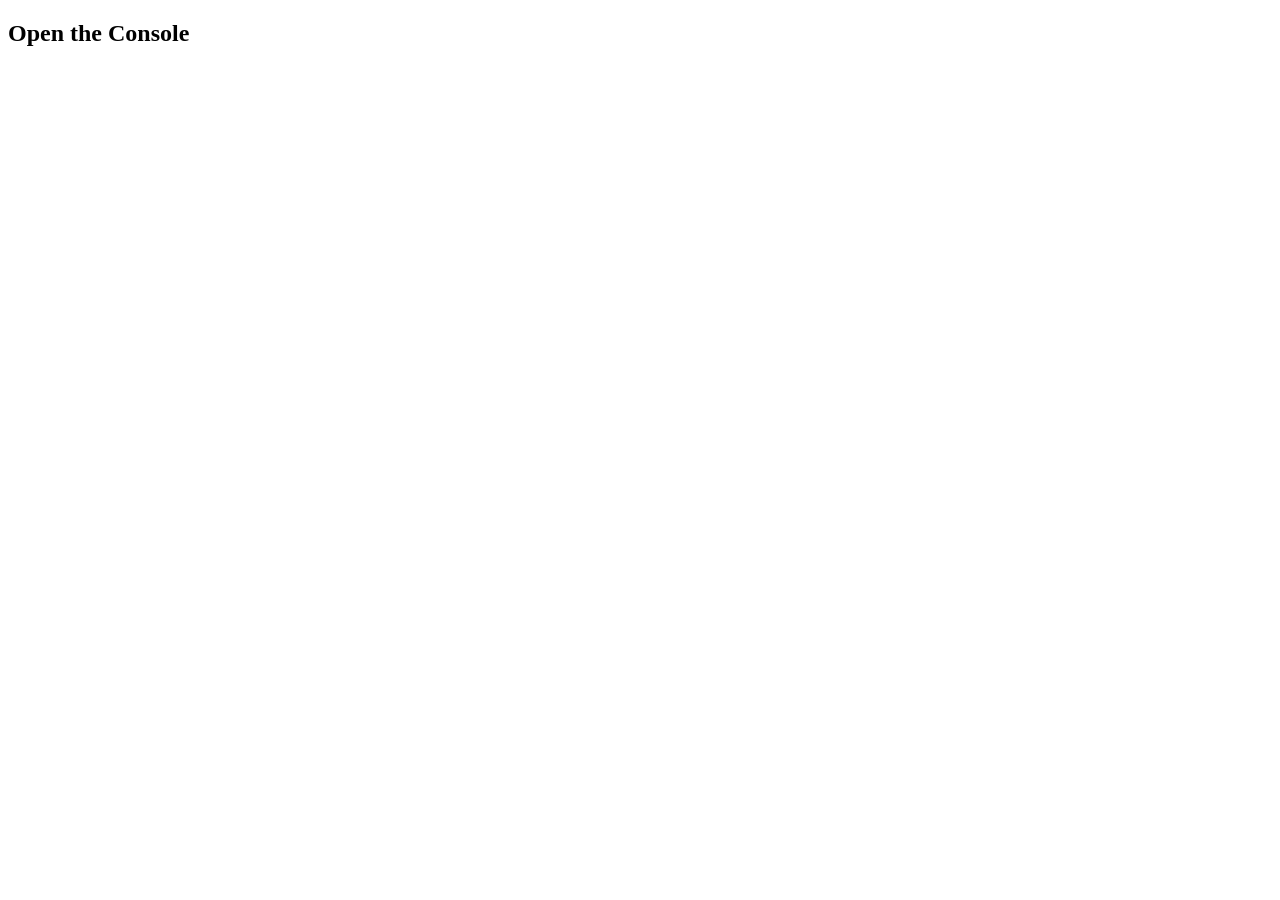
==== index.html @ b3319aa6 "intial commit" ====
<!DOCTYPE html>
<html lang="en">
  <head>
    <meta charset="UTF-8" />
    <meta name="viewport" content="width=device-width, initial-scale=1.0" />
    <title>Thread of Execution</title>
  </head>
  
  <body>
    <h2>Open the Console</h2>
    <script src="./assets/js/script.js"></script>
  </body>
</html>
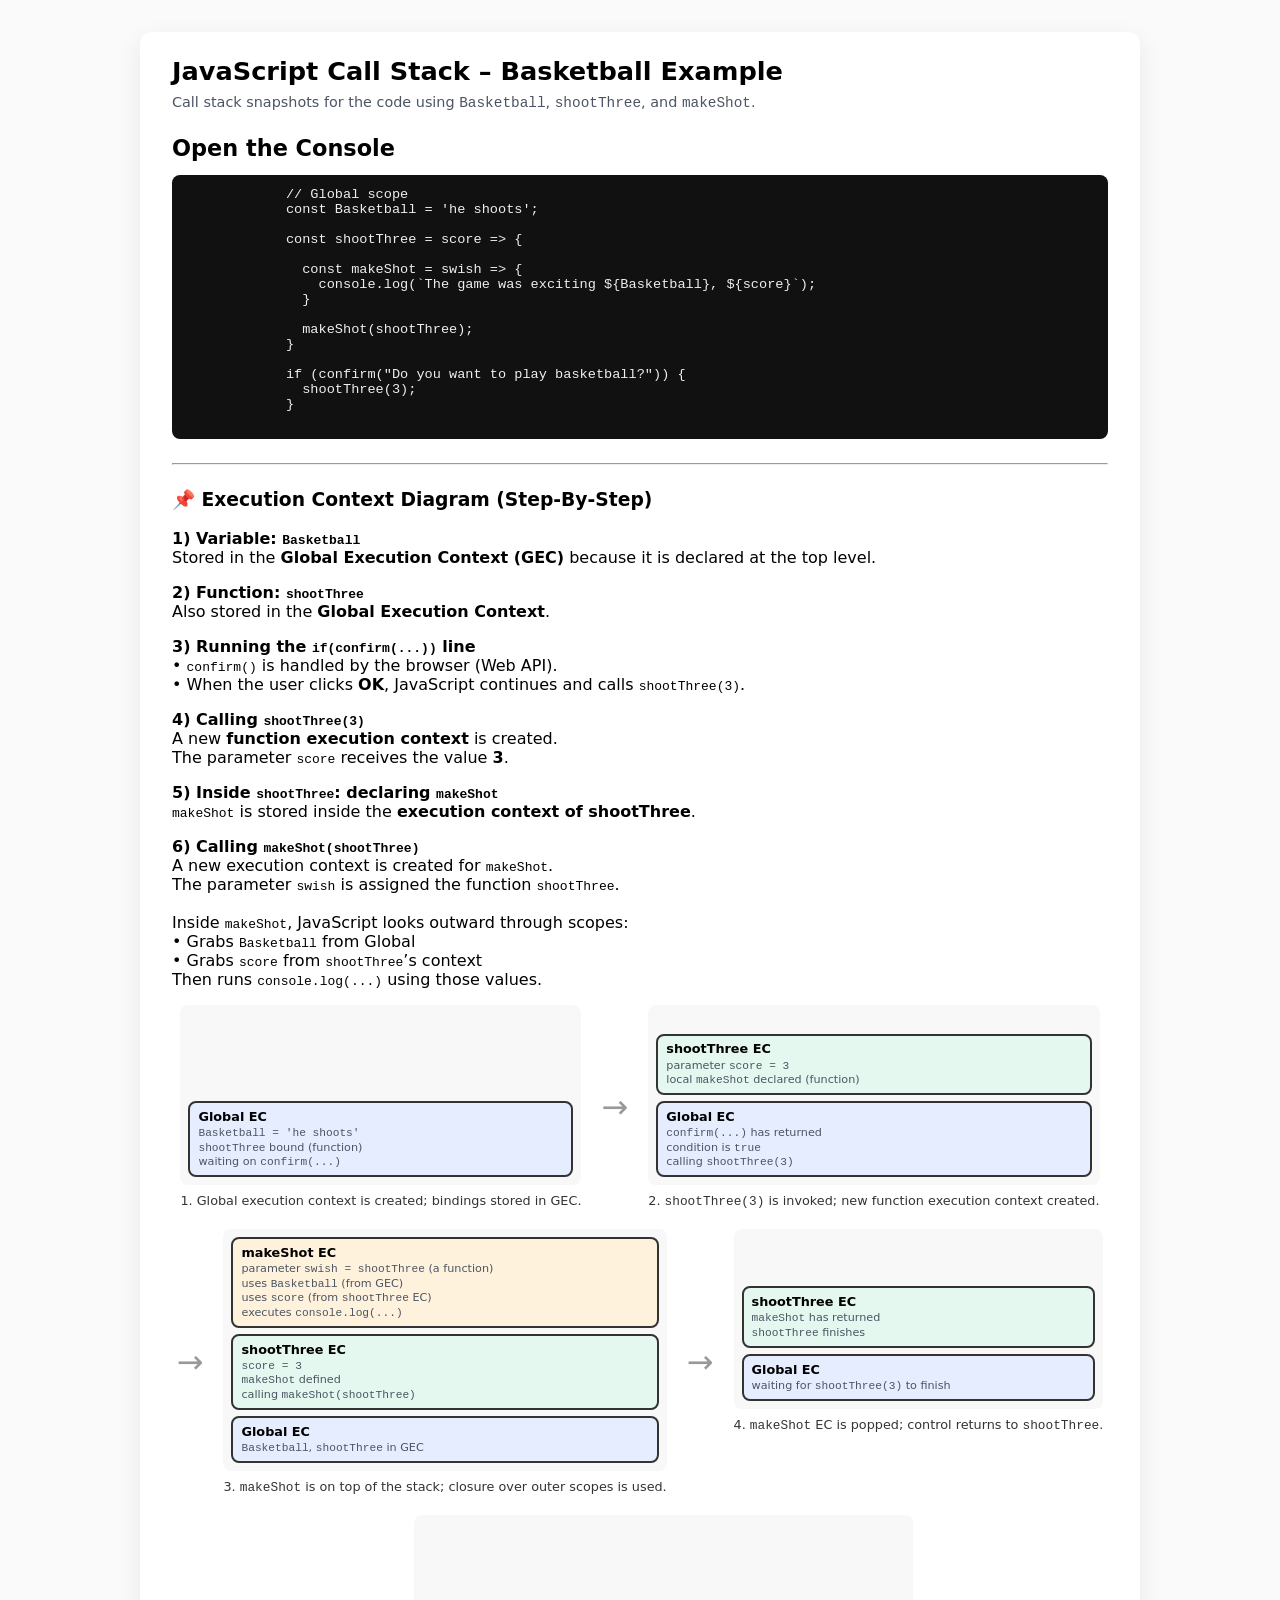
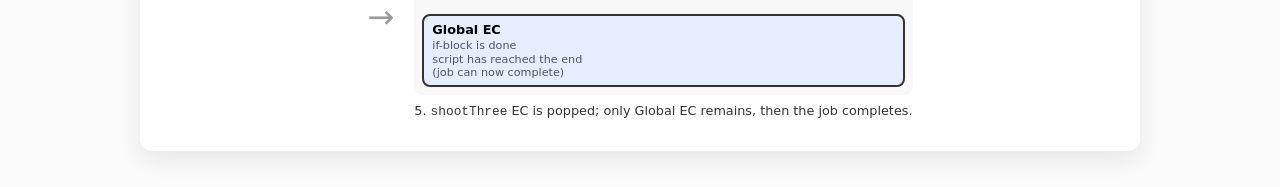
==== commit 266d8e67: "renamed back to index.html" ====
--- a/index.html
+++ b/index.html
@@ -3,11 +3,211 @@
   <head>
     <meta charset="UTF-8" />
     <meta name="viewport" content="width=device-width, initial-scale=1.0" />
-    <title>Thread of Execution</title>
+    <title>Thread of Execution JS Call Stack Diagram - Basketball Example</title>
+    <link rel="stylesheet" href="assets/style.css"></link>
   </head>
   
   <body>
-    <h2>Open the Console</h2>
-    <script src="./assets/js/script.js"></script>
-  </body>
+      <div class="stack-diagram">
+        <h1>JavaScript Call Stack – Basketball Example</h1>
+        <p class="subtitle">
+          Call stack snapshots for the code using <code>Basketball</code>, <code>shootThree</code>, and <code>makeShot</code>.
+        </p>
+        <h2>Open the Console</h2>
+
+        <!-- Optional: show the code snippet above the diagram -->
+        <pre style="
+        font-size: 0.75rem;
+         background:#111; 
+         color:#eee; 
+         padding:0.75rem 1rem; 
+         border-radius:8px; 
+         overflow:auto;
+         font-size: 0.85rem;">
+            // Global scope
+            const Basketball = 'he shoots';
+
+            const shootThree = score => {
+
+              const makeShot = swish => {
+                console.log(`The game was exciting ${Basketball}, ${score}`);
+              }
+
+              makeShot(shootThree);
+            }
+
+            if (confirm("Do you want to play basketball?")) {
+              shootThree(3);
+            }
+        </pre>
+
+        <hr style="margin:1.5rem 0;">
+
+        <h3>📌 Execution Context Diagram (Step-By-Step)</h3>
+
+        <div style="margin-bottom:1rem;">
+          <strong>1) Variable: <code>Basketball</code></strong><br>
+          Stored in the <strong>Global Execution Context (GEC)</strong> because it is declared at the top level.
+        </div>
+
+        <div style="margin-bottom:1rem;">
+          <strong>2) Function: <code>shootThree</code></strong><br>
+          Also stored in the <strong>Global Execution Context</strong>.
+        </div>
+
+        <div style="margin-bottom:1rem;">
+          <strong>3) Running the <code>if(confirm(...))</code> line</strong><br>
+          • <code>confirm()</code> is handled by the browser (Web API).<br>
+          • When the user clicks <strong>OK</strong>, JavaScript continues and calls <code>shootThree(3)</code>.
+        </div>
+
+        <div style="margin-bottom:1rem;">
+          <strong>4) Calling <code>shootThree(3)</code></strong><br>
+          A new <strong>function execution context</strong> is created.<br>
+          The parameter <code>score</code> receives the value <strong>3</strong>.
+        </div>
+
+        <div style="margin-bottom:1rem;">
+          <strong>5) Inside <code>shootThree</code>: declaring <code>makeShot</code></strong><br>
+          <code>makeShot</code> is stored inside the <strong>execution context of shootThree</strong>.
+        </div>
+
+        <div style="margin-bottom:1rem;">
+         <strong>6) Calling <code>makeShot(shootThree)</code></strong><br>
+          A new execution context is created for <code>makeShot</code>.<br>
+          The parameter <code>swish</code> is assigned the function <code>shootThree</code>.<br>
+        <br>
+          Inside <code>makeShot</code>, JavaScript looks outward through scopes:<br>
+          • Grabs <code>Basketball</code> from Global<br>
+          • Grabs <code>score</code> from <code>shootThree</code>’s context<br>
+           Then runs <code>console.log(...)</code> using those values.
+        </div>
+
+
+
+        <div class="steps">
+        <!-- Step 1 -->
+        <div class="step">
+          <div class="stack">
+            <div class="frame global">
+              <div class="frame-title">Global EC</div>
+              <small>
+                <code>Basketball = 'he shoots'</code><br />
+                <code>shootThree</code> bound (function)<br />
+                waiting on <code>confirm(...)</code>
+              </small>
+            </div>
+          </div>
+          <div class="caption">
+            1. Global execution context is created; bindings stored in GEC.
+          </div>
+        </div>
+
+        <div class="arrow-step">→</div>
+
+        <!-- Step 2 -->
+         <div class="step">
+           <div class="stack">
+             <div class="frame global">
+              <div class="frame-title">Global EC</div>
+              <small>
+                <code>confirm(...)</code> has returned<br />
+                 condition is <code>true</code><br />
+                 calling <code>shootThree(3)</code>
+              </small>
+              </div>
+            <div class="frame shootThree">
+              <div class="frame-title">shootThree EC</div>
+                <small>
+                  parameter <code>score = 3</code><br />
+                  local <code>makeShot</code> declared (function)
+                </small>
+              </div>
+            </div>
+            <div class="caption">
+              2. <code>shootThree(3)</code> is invoked; new function execution context created.
+            </div>
+          </div>
+
+      <div class="arrow-step">→</div>
+
+      <!-- Step 3 -->
+      <div class="step">
+        <div class="stack">
+          <div class="frame global">
+            <div class="frame-title">Global EC</div>
+            <small>
+              <code>Basketball</code>, <code>shootThree</code> in GEC
+            </small>
+          </div>
+          <div class="frame shootThree">
+            <div class="frame-title">shootThree EC</div>
+            <small>
+              <code>score = 3</code><br />
+              <code>makeShot</code> defined<br />
+              calling <code>makeShot(shootThree)</code>
+            </small>
+          </div>
+          <div class="frame makeShot">
+            <div class="frame-title">makeShot EC</div>
+            <small>
+              parameter <code>swish = shootThree</code> (a function)<br />
+              uses <code>Basketball</code> (from GEC)<br />
+              uses <code>score</code> (from <code>shootThree</code> EC)<br />
+              executes <code>console.log(...)</code>
+            </small>
+          </div>
+        </div>
+        <div class="caption">
+          3. <code>makeShot</code> is on top of the stack; closure over outer scopes is used.
+        </div>
+      </div>
+
+      <div class="arrow-step">→</div>
+
+       <!-- Step 4 -->
+      <div class="step">
+        <div class="stack">
+          <div class="frame global">
+            <div class="frame-title">Global EC</div>
+            <small>
+              waiting for <code>shootThree(3)</code> to finish
+            </small>
+          </div>
+          <div class="frame shootThree">
+            <div class="frame-title">shootThree EC</div>
+            <small>
+              <code>makeShot</code> has returned<br />
+              <code>shootThree</code> finishes
+            </small>
+          </div>
+        </div>
+        <div class="caption">
+          4. <code>makeShot</code> EC is popped; control returns to <code>shootThree</code>.
+        </div>
+      </div>
+
+      <div class="arrow-step">→</div>
+
+      <!-- Step 5 -->
+      <div class="step">
+        <div class="stack">
+          <div class="frame global">
+            <div class="frame-title">Global EC</div>
+            <small>
+              if-block is done<br />
+              script has reached the end<br />
+              (job can now complete)
+            </small>
+          </div>
+        </div>
+        <div class="caption">
+          5. <code>shootThree</code> EC is popped; only Global EC remains, then the job completes.
+        </div>
+      </div>
+    </div>
+  </div>
+
+  <script src="./assets/js/script.js"></script>
+</body>
 </html>
--- a/assets/style.css
+++ b/assets/style.css
@@ -0,0 +1,130 @@
+:root {
+      --frame-border: #333;
+      --global-bg: #e6edff;
+      --shoot-bg: #e5f8f0;
+      --make-bg: #fff2dd;
+      --text-muted: #4b5563;
+    }
+
+    * {
+      box-sizing: border-box;
+    }
+
+    body {
+      font-family: system-ui, -apple-system, BlinkMacSystemFont, "Segoe UI", sans-serif;
+      background: #fafafa;
+      margin: 0;
+      padding: 2rem;
+    }
+
+    h1 {
+      margin-top: 0;
+      font-size: 1.6rem;
+      margin-bottom: 0.5rem;
+    }
+
+    .stack-diagram {
+      max-width: 1000px;
+      margin: 0 auto;
+      background: #ffffff;
+      border-radius: 12px;
+      box-shadow: 0 8px 24px rgba(0,0,0,0.08);
+      padding: 1.5rem 2rem 2rem;
+      box-sizing: border-box;
+    }
+
+    .stack-diagram h2 {
+      margin-top: 0;
+      margin-bottom: 0.25rem;
+      font-size: 1.4rem;
+    }
+
+    .stack-diagram p.subtitle {
+      margin-top: 0;
+      margin-bottom: 1.5rem;
+      font-size: 0.9rem;
+      color: var(--text-muted);
+    }
+
+    .steps {
+      display: flex;
+      align-items: flex-start;
+      gap: 1.25rem;
+      flex-wrap: wrap;
+      justify-content: center;
+    }
+
+    .step {
+      min-width: 140px;
+      flex: 0 0 auto;
+      text-align: center;
+    }
+
+    .stack {
+      display: flex;
+      flex-direction: column-reverse; /* bottom of stack at bottom visually */
+      align-items: stretch;
+      gap: 0.4rem;
+      min-height: 180px;
+      padding: 0.5rem;
+      border-radius: 8px;
+      background: #f8f8f8;
+      box-sizing: border-box;
+    }
+
+    .frame {
+      border: 2px solid var(--frame-border);
+      border-radius: 8px;
+      padding: 0.35rem 0.5rem;
+      font-size: 0.8rem;
+      text-align: left;
+      background: white;
+      box-sizing: border-box;
+    }
+
+    .frame.global {
+      background: var(--global-bg);
+    }
+
+    .frame.shootThree {
+      background: var(--shoot-bg);
+    }
+
+    .frame.makeShot {
+      background: var(--make-bg);
+    }
+
+    .frame-title {
+      font-weight: 600;
+      margin-bottom: 0.15rem;
+    }
+
+    .frame small {
+      display: block;
+      font-size: 0.7rem;
+      color: var(--text-muted);
+      line-height: 1.2;
+    }
+
+    .caption {
+      margin-top: 0.5rem;
+      font-size: 0.8rem;
+      color: #333;
+    }
+
+    .arrow-step {
+      flex: 0 0 auto;
+      align-self: center;
+      font-size: 2rem;
+      line-height: 1;
+      color: #999;
+    }
+
+    @media (max-width: 800px) {
+      .steps {
+        gap: 0.75rem;
+      }
+      .step {
+        min-width: 120px;
+      }
+    }
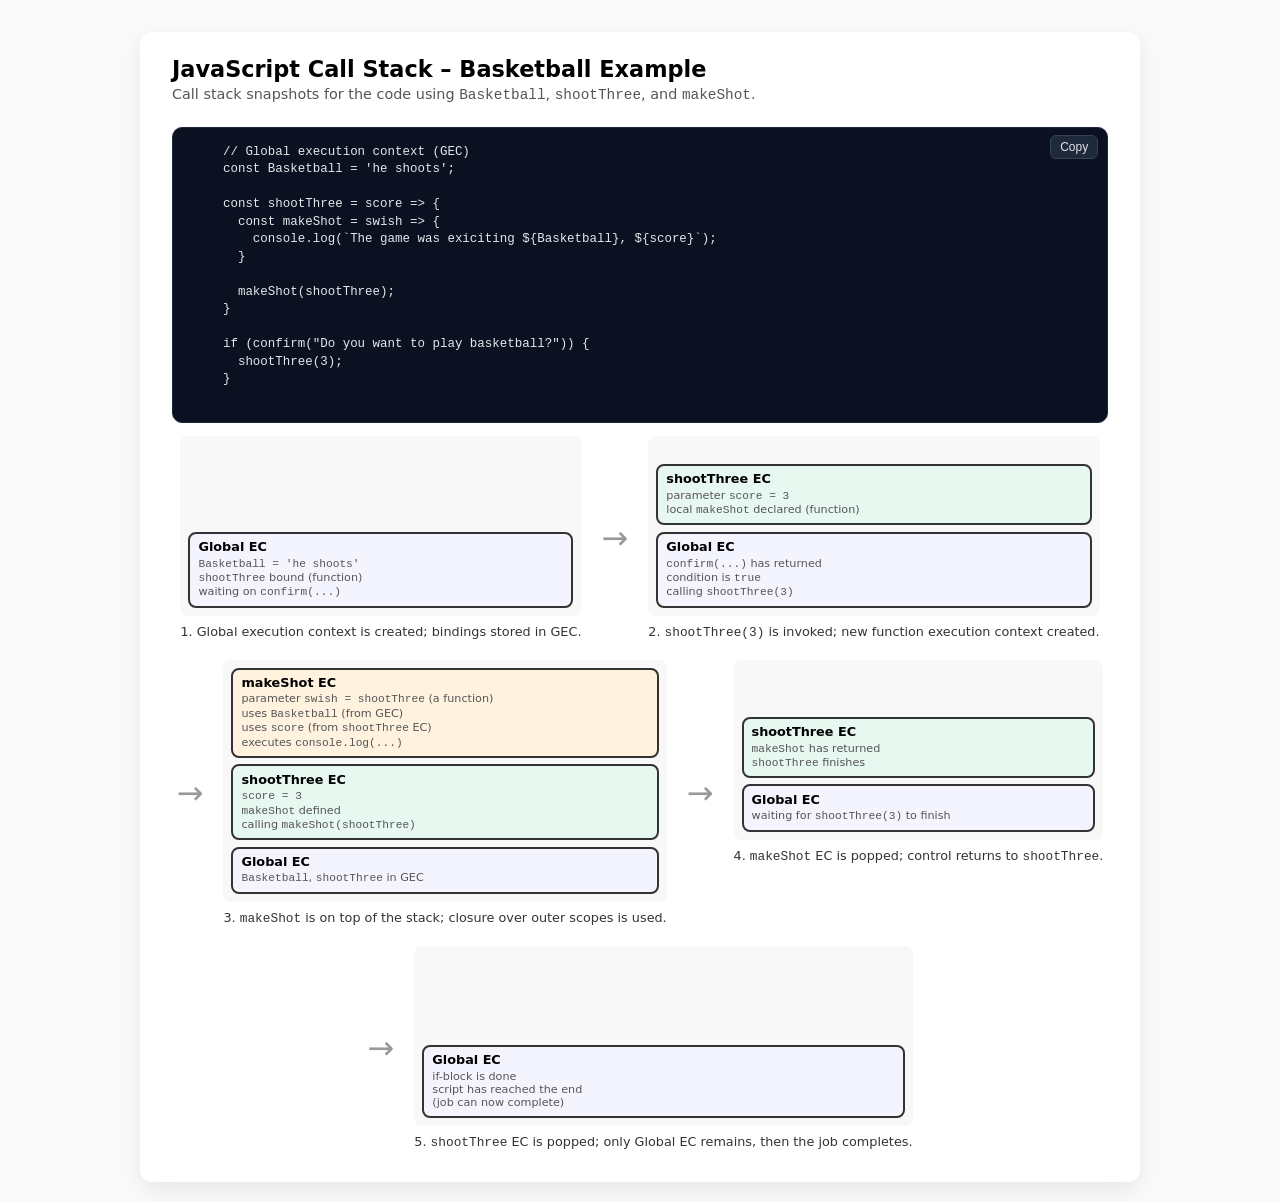
==== commit c1eef1c0: "edited code and focused code block snippet and diagram" ====
--- a/index.html
+++ b/index.html
@@ -1,133 +1,79 @@
 <!DOCTYPE html>
 <html lang="en">
-  <head>
-    <meta charset="UTF-8" />
-    <meta name="viewport" content="width=device-width, initial-scale=1.0" />
-    <title>Thread of Execution JS Call Stack Diagram - Basketball Example</title>
-    <link rel="stylesheet" href="assets/style.css"></link>
-  </head>
-  
+<head>
+  <meta charset="UTF-8" />
+  <title>JS Call Stack Diagram – Basketball Example</title>
+  <link rel="stylesheet" href="assets/style.css">
   <body>
-      <div class="stack-diagram">
-        <h1>JavaScript Call Stack – Basketball Example</h1>
-        <p class="subtitle">
-          Call stack snapshots for the code using <code>Basketball</code>, <code>shootThree</code>, and <code>makeShot</code>.
-        </p>
-        <h2>Open the Console</h2>
+  <div class="stack-diagram">
+    <h2>JavaScript Call Stack – Basketball Example</h2>
+    <p class="subtitle">
+      Call stack snapshots for the code using <code>Basketball</code>, <code>shootThree</code>, and <code>makeShot</code>.
+    </p>
 
-        <!-- Optional: show the code snippet above the diagram -->
-        <pre style="
-        font-size: 0.75rem;
-         background:#111; 
-         color:#eee; 
-         padding:0.75rem 1rem; 
-         border-radius:8px; 
-         overflow:auto;
-         font-size: 0.85rem;">
-            // Global scope
-            const Basketball = 'he shoots';
+    <div class="code-block-wrapper">
+  <button class="copy-btn" onclick="copyCode(this)">Copy</button>
+  <pre class="code-block">
+    // Global execution context (GEC)
+    const Basketball = 'he shoots';
 
-            const shootThree = score => {
+    const shootThree = score => {
+      const makeShot = swish => {
+        console.log(`The game was exiciting ${Basketball}, ${score}`);
+      }
 
-              const makeShot = swish => {
-                console.log(`The game was exciting ${Basketball}, ${score}`);
-              }
+      makeShot(shootThree);
+    }
 
-              makeShot(shootThree);
-            }
+    if (confirm("Do you want to play basketball?")) {
+      shootThree(3);
+    }
+  </pre>
+</div>
 
-            if (confirm("Do you want to play basketball?")) {
-              shootThree(3);
-            }
-        </pre>
-
-        <hr style="margin:1.5rem 0;">
-
-        <h3>📌 Execution Context Diagram (Step-By-Step)</h3>
-
-        <div style="margin-bottom:1rem;">
-          <strong>1) Variable: <code>Basketball</code></strong><br>
-          Stored in the <strong>Global Execution Context (GEC)</strong> because it is declared at the top level.
-        </div>
-
-        <div style="margin-bottom:1rem;">
-          <strong>2) Function: <code>shootThree</code></strong><br>
-          Also stored in the <strong>Global Execution Context</strong>.
-        </div>
-
-        <div style="margin-bottom:1rem;">
-          <strong>3) Running the <code>if(confirm(...))</code> line</strong><br>
-          • <code>confirm()</code> is handled by the browser (Web API).<br>
-          • When the user clicks <strong>OK</strong>, JavaScript continues and calls <code>shootThree(3)</code>.
-        </div>
-
-        <div style="margin-bottom:1rem;">
-          <strong>4) Calling <code>shootThree(3)</code></strong><br>
-          A new <strong>function execution context</strong> is created.<br>
-          The parameter <code>score</code> receives the value <strong>3</strong>.
-        </div>
-
-        <div style="margin-bottom:1rem;">
-          <strong>5) Inside <code>shootThree</code>: declaring <code>makeShot</code></strong><br>
-          <code>makeShot</code> is stored inside the <strong>execution context of shootThree</strong>.
-        </div>
-
-        <div style="margin-bottom:1rem;">
-         <strong>6) Calling <code>makeShot(shootThree)</code></strong><br>
-          A new execution context is created for <code>makeShot</code>.<br>
-          The parameter <code>swish</code> is assigned the function <code>shootThree</code>.<br>
-        <br>
-          Inside <code>makeShot</code>, JavaScript looks outward through scopes:<br>
-          • Grabs <code>Basketball</code> from Global<br>
-          • Grabs <code>score</code> from <code>shootThree</code>’s context<br>
-           Then runs <code>console.log(...)</code> using those values.
-        </div>
-
-
-
-        <div class="steps">
-        <!-- Step 1 -->
-        <div class="step">
-          <div class="stack">
-            <div class="frame global">
-              <div class="frame-title">Global EC</div>
-              <small>
-                <code>Basketball = 'he shoots'</code><br />
-                <code>shootThree</code> bound (function)<br />
-                waiting on <code>confirm(...)</code>
-              </small>
-            </div>
-          </div>
-          <div class="caption">
-            1. Global execution context is created; bindings stored in GEC.
+    <div class="steps">
+      <!-- Step 1 -->
+      <div class="step">
+        <div class="stack">
+          <div class="frame global">
+            <div class="frame-title">Global EC</div>
+            <small>
+              <code>Basketball = 'he shoots'</code><br />
+              <code>shootThree</code> bound (function)<br />
+              waiting on <code>confirm(...)</code>
+            </small>
           </div>
         </div>
+        <div class="caption">
+          1. Global execution context is created; bindings stored in GEC.
+        </div>
+      </div>
 
-        <div class="arrow-step">→</div>
+      <div class="arrow-step">→</div>
 
-        <!-- Step 2 -->
-         <div class="step">
-           <div class="stack">
-             <div class="frame global">
-              <div class="frame-title">Global EC</div>
-              <small>
-                <code>confirm(...)</code> has returned<br />
-                 condition is <code>true</code><br />
-                 calling <code>shootThree(3)</code>
-              </small>
-              </div>
-            <div class="frame shootThree">
-              <div class="frame-title">shootThree EC</div>
-                <small>
-                  parameter <code>score = 3</code><br />
-                  local <code>makeShot</code> declared (function)
-                </small>
-              </div>
-            </div>
-            <div class="caption">
-              2. <code>shootThree(3)</code> is invoked; new function execution context created.
-            </div>
+      <!-- Step 2 -->
+      <div class="step">
+        <div class="stack">
+          <div class="frame global">
+            <div class="frame-title">Global EC</div>
+            <small>
+              <code>confirm(...)</code> has returned<br />
+              condition is <code>true</code><br />
+              calling <code>shootThree(3)</code>
+            </small>
           </div>
+          <div class="frame shootThree">
+            <div class="frame-title">shootThree EC</div>
+            <small>
+              parameter <code>score = 3</code><br />
+              local <code>makeShot</code> declared (function)
+            </small>
+          </div>
+        </div>
+        <div class="caption">
+          2. <code>shootThree(3)</code> is invoked; new function execution context created.
+        </div>
+      </div>
 
       <div class="arrow-step">→</div>
 
@@ -165,7 +111,7 @@
 
       <div class="arrow-step">→</div>
 
-       <!-- Step 4 -->
+      <!-- Step 4 -->
       <div class="step">
         <div class="stack">
           <div class="frame global">
@@ -207,7 +153,5 @@
       </div>
     </div>
   </div>
-
-  <script src="./assets/js/script.js"></script>
 </body>
-</html>
+</html>
--- a/assets/style.css
+++ b/assets/style.css
@@ -1,13 +1,9 @@
-:root {
+ :root {
       --frame-border: #333;
-      --global-bg: #e6edff;
-      --shoot-bg: #e5f8f0;
-      --make-bg: #fff2dd;
-      --text-muted: #4b5563;
-    }
-
-    * {
-      box-sizing: border-box;
+      --global-bg: #f4f4ff;
+      --shoot-bg: #e7f8f0;
+      --make-bg: #fff3e0;
+      --text-muted: #555;
     }
 
     body {
@@ -15,12 +11,6 @@
       background: #fafafa;
       margin: 0;
       padding: 2rem;
-    }
-
-    h1 {
-      margin-top: 0;
-      font-size: 1.6rem;
-      margin-bottom: 0.5rem;
     }
 
     .stack-diagram {
@@ -120,6 +110,56 @@
       color: #999;
     }
 
+
+    /* Code block wrapper */
+.code-block-wrapper {
+  position: relative;
+  width: 100%;
+}
+
+/* Code area */
+pre.code-block {
+  background: #0b1120;
+  color: #e5e7eb;
+  padding: 1rem 1.25rem;
+  border-radius: 10px;
+  font-size: 0.78rem;
+  overflow-x: auto;
+  line-height: 1.4;
+  white-space: pre;
+  border: 1px solid #1e293b;
+}
+
+/* Copy button styling */
+.copy-btn {
+  position: absolute;
+  top: 8px;
+  right: 10px;
+  background: #1e293b;
+  color: #e5e7eb;
+  border: 1px solid #334155;
+  border-radius: 6px;
+  font-size: 0.75rem;
+  padding: 0.25rem 0.55rem;
+  cursor: pointer;
+  transition: background 0.2s ease, opacity 0.2s ease;
+}
+
+.copy-btn:hover {
+  background: #334155;
+}
+
+.copy-btn:active {
+  transform: translateY(1px);
+}
+
+/* Copied state */
+.copy-btn.copied {
+  background: #16a34a !important;
+  border-color: #15803d !important;
+  color: white !important;
+}
+
     @media (max-width: 800px) {
       .steps {
         gap: 0.75rem;
